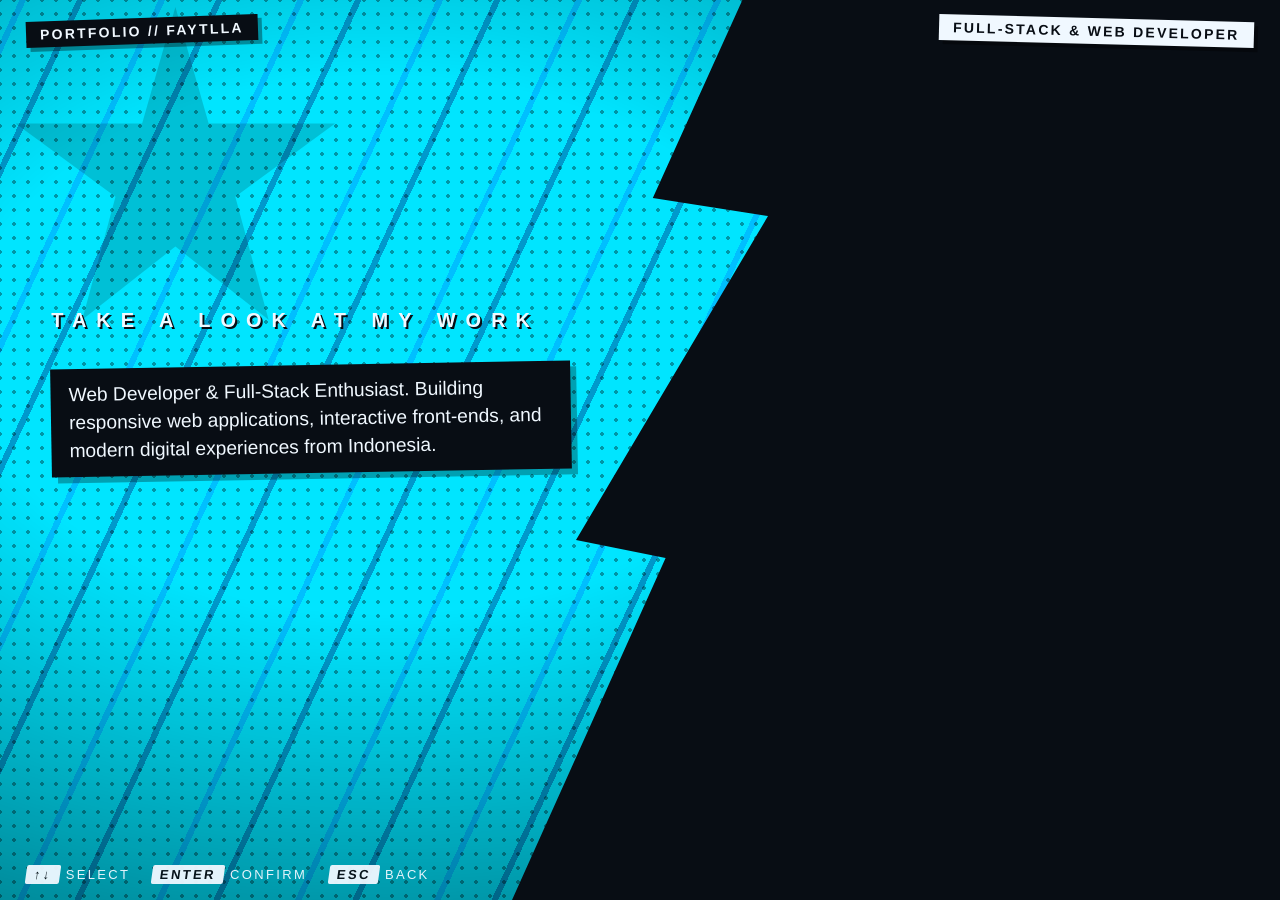
==== index.html @ 84c5f164 "new portofolio" ====
<!DOCTYPE html>
<html lang="en">
<head>
<meta charset="UTF-8">
<meta name="viewport" content="width=device-width, initial-scale=1.0">
<title>FAYTLLA · PORTFOLIO</title>
<link rel="stylesheet" href="css/style.css">
</head>
<body data-screen="home">

<!-- Background art layers -->
<div id="bg" aria-hidden="true">
  <div class="bg-layer" id="bg-stripes"></div>
  <svg class="bg-star" style="left:6%;top:8%;width:26vmax;height:26vmax" viewBox="0 0 100 100">
    <polygon points="50,0 60,35 98,35 68,57 78,94 50,72 22,94 32,57 2,35 40,35" fill="#000"/>
  </svg>
  <svg class="bg-star s2" style="right:4%;bottom:6%;width:34vmax;height:34vmax" viewBox="0 0 100 100">
    <polygon points="50,0 60,35 98,35 68,57 78,94 50,72 22,94 32,57 2,35 40,35" fill="#fff"/>
  </svg>
  <!-- Per-screen menu character artwork -->
  <img class="menu-art" id="art-home" src="assets/menus/home.jpg" alt=""
       onload="document.body.classList.add('has-art-home')" onerror="this.remove()">
  <img class="menu-art" id="art-projects" src="assets/menus/projects.jpg" alt=""
       onload="document.body.classList.add('has-art-projects')" onerror="this.remove()">
  <img class="menu-art" id="art-skills" src="assets/menus/skills.jpg" alt=""
       onload="document.body.classList.add('has-art-skills')" onerror="this.remove()">
  <img class="menu-art" id="art-about" src="assets/menus/about.jpg" alt=""
       onload="document.body.classList.add('has-art-about')" onerror="this.remove()">
  <img class="menu-art" id="art-contact" src="assets/menus/contact.jpg" alt=""
       onload="document.body.classList.add('has-art-contact')" onerror="this.remove()">
  <div class="bg-layer" id="bg-halftone"></div>
  <div class="bg-layer" id="bg-vignette"></div>
</div>
<div id="slash" aria-hidden="true"></div>

<!-- Hero art: drop your file at assets/hero.png (transparent PNG looks best) -->
<img id="hero-art" src="assets/hero.png" alt="" onerror="this.remove()">

<!-- Screen transition wipe -->
<div id="wipe" aria-hidden="true">
  <div class="pane p3"></div>
  <div class="pane p2"></div>
  <div class="pane p1"></div>
  <div class="flash"></div>
</div>

<!-- Custom animated cursor + select sound -->
<div id="cursor" aria-hidden="true"></div>
<audio id="sfx-select" src="assets/sfx/select.mp3" preload="auto"></audio>

<div id="shell">
  <div id="hud-top">
    <div class="hud-tag">Portfolio // Faytlla</div>
    <div class="hud-tag alt">Full-Stack & Web Developer</div>
  </div>

  <div id="stage">

    <!-- HOME -->
    <section class="screen active" id="screen-home" aria-label="Main menu">
      <div id="intro-eyebrow">Take a look at my work</div>
      <h1 id="big-name">
        <span class="ransom" data-ransom="FAYTLLA"></span>
      </h1>
      <p id="tagline">
        Web Developer & Full-Stack Enthusiast. Building responsive web applications, interactive front-ends, and modern digital experiences from Indonesia.
      </p>
      <nav id="menu" aria-label="Sections">
        <button class="menu-item sel" data-target="projects">
          <span class="ransom" data-ransom="PROJECTS"></span><span class="cursor-mark">◀</span>
        </button>
        <button class="menu-item" data-target="skills">
          <span class="ransom" data-ransom="SKILLS"></span><span class="cursor-mark">◀</span>
        </button>
        <button class="menu-item" data-target="about">
          <span class="ransom" data-ransom="ABOUT"></span><span class="cursor-mark">◀</span>
        </button>
        <button class="menu-item" data-target="contact">
          <span class="ransom" data-ransom="CONTACT"></span><span class="cursor-mark">◀</span>
        </button>
      </nav>
    </section>

    <!-- PROJECTS -->
    <section class="screen sub" id="screen-projects" aria-label="Projects">
      <div class="screen-head"><span class="ransom" data-ransom="PROJECTS"></span></div>
      <button class="back-hint" data-back>ESC · Back</button>
      <div class="grid-label"><span class="bar"></span>Featured</div>
      <div id="feat-grid" class="grid"></div>
      <div class="grid-label"><span class="bar"></span>All repositories</div>
      <div id="repo-status">Contacting GitHub…</div>
      <div id="repo-grid" class="grid"></div>
    </section>

    <!-- SKILLS -->
    <section class="screen sub" id="screen-skills" aria-label="Skills">
      <div class="screen-head"><span class="ransom" data-ransom="SKILLS"></span></div>
      <button class="back-hint" data-back>ESC · Back</button>
      <div id="skills-body"></div>
    </section>

    <!-- ABOUT -->
    <section class="screen sub align-right" id="screen-about" aria-label="About">
      <div class="screen-head"><span class="ransom" data-ransom="ABOUT"></span></div>
      <button class="back-hint" data-back>ESC · Back</button>
      <div class="paper">
        <!-- Profile photo: assets/me.jpeg -->
        <figure class="about-photo">
          <img src="assets/me.jpeg" alt="Faytlla" onerror="this.parentElement.remove()">
          <figcaption>Faytlla · Developer</figcaption>
        </figure>
        <p class="quote"><em>"Code is like humor. When you have to explain it, it’s bad."</em> My focus is on building clean, interactive, and responsive web applications.</p>
        <br>
        <p>I am a <strong>Web & Full-Stack Developer</strong> passionate about modern JavaScript, TypeScript, React, and backend technologies. I enjoy crafting intuitive web interfaces, dynamic digital experiences, and functional full-stack systems. Explore my repositories and open-source projects at
        <a href="https://github.com/Faytlla4" target="_blank" rel="noopener">github.com/Faytlla4</a>.</p>
      </div>

    </section>

    <!-- CONTACT -->
    <section class="screen sub align-right" id="screen-contact" aria-label="Contact">
      <div class="screen-head"><span class="ransom" data-ransom="CONTACT"></span></div>
      <button class="back-hint" data-back>ESC · Back</button>
      <div class="paper" style="max-width:620px">
        <p>I'm open to <strong>graduate ML and software engineering roles</strong> and research
        collaborations in AI. Drop me a message below and it goes straight to my inbox,
        or find me on any of these:</p>
      </div>
      <div class="contact-list">
        <a class="contact-chip" href="https://github.com/Faytlla4" target="_blank" rel="noopener"><span>GitHub ↗</span></a>
      </div>

      <!-- Message form — relayed to your inbox via formsubmit.co.
           NOTE: the first-ever submission emails you a one-time activation link. -->
      <form id="contact-form" class="paper" style="max-width:620px" novalidate>
        <div class="form-head">Send me a message</div>
        <label class="field">
          <span>Name</span>
          <input type="text" name="name" required maxlength="100" autocomplete="name">
        </label>
        <label class="field">
          <span>Your email</span>
          <input type="email" name="email" required maxlength="150" autocomplete="email">
        </label>
        <label class="field">
          <span>Message</span>
          <textarea name="message" required rows="5" maxlength="3000"></textarea>
        </label>
        <!-- honeypot: bots fill this, humans never see it -->
        <input type="text" name="_honey" tabindex="-1" autocomplete="off"
               style="position:absolute;left:-5000px" aria-hidden="true">
        <div class="form-foot">
          <button type="submit" class="cv-btn form-send"><span>Send it ➤</span></button>
          <div id="form-status" role="status"></div>
        </div>
      </form>
    </section>

  </div>

  <div id="hud-bottom">
    <span><span class="key">↑↓</span>Select</span>
    <span><span class="key">Enter</span>Confirm</span>
    <span><span class="key">Esc</span>Back</span>
    <span style="margin-left:auto;opacity:.8" id="clock"></span>
  </div>
</div>

<!-- MVC: model = data, view = DOM, controller = events -->
<script src="js/model.js" defer></script>
<script src="js/view.js" defer></script>
<script src="js/controller.js" defer></script>
</body>
</html>
---- css/style.css ----
:root{
  --accent:#00e5ff;
  --accent-deep:#0099cc;
  --accent-alt:#00bfff;
  --black:#080d14;
  --white:#f0f8ff;
  --ink:#0b1520;
}
*{margin:0;padding:0;box-sizing:border-box;}
html,body{height:100%;}
body{
  background:var(--black);
  color:var(--white);
  font-family:'Barlow Condensed','Arial Narrow',Arial,sans-serif;
  overflow:hidden;
  -webkit-font-smoothing:antialiased;
  user-select:none;
}
.display{font-family:'Archivo Black','Arial Black',Impact,sans-serif;}

/* ============ BACKGROUND LAYERS ============ */
#bg{position:fixed;inset:-6vmax;z-index:0;pointer-events:none;}
.bg-layer{position:absolute;inset:0;will-change:transform;}
#bg-stripes{
  background:repeating-linear-gradient(115deg,
    var(--accent) 0 46px, var(--accent-deep) 46px 52px,
    var(--accent) 52px 120px, var(--accent-alt) 120px 126px);
  animation:stripeDrift 20s linear infinite;
  will-change:background-position;
}
@keyframes stripeDrift{from{background-position:0 0;}to{background-position:520px 0;}}

#bg-halftone{
  background-image:radial-gradient(circle, rgba(0,0,0,.35) 1.6px, transparent 1.7px);
  background-size:14px 14px;
  animation:halftoneDrift 30s linear infinite;
  will-change:background-position;
}
@keyframes halftoneDrift{from{background-position:0 0;}to{background-position:-140px 140px;}}

#bg-vignette{
  background:radial-gradient(ellipse at 32% 40%, transparent 30%, rgba(0,0,0,.72) 100%);
}
.bg-star{
  position:absolute;opacity:.16;
  animation:spin 60s linear infinite;
  transform-origin:center;
  will-change:transform;
}
.bg-star.s2{
  animation-duration:85s;animation-direction:reverse;opacity:.1;
}
@keyframes spin{to{transform:rotate(360deg);}}

/* big black slash behind the menu, like a torn silhouette */
#slash{
  position:fixed;z-index:1;inset:0;pointer-events:none;
  background:var(--black);
  clip-path:polygon(58% 0, 100% 0, 100% 100%, 40% 100%, 52% 62%, 45% 60%, 60% 24%, 51% 22%);
  transition:clip-path .8s cubic-bezier(.8,0,.15,1), opacity .5s ease;
}
body[data-screen]:not([data-screen="home"]) #slash{
  clip-path:polygon(42% 0, 100% 0, 100% 100%, 28% 100%, 38% 62%, 32% 60%, 44% 24%, 36% 22%);
  opacity:0.92;
}

/* ============ SHELL / HUD ============ */
#shell{position:relative;z-index:2;height:100%;display:flex;flex-direction:column;}
#hud-top{
  display:flex;justify-content:space-between;align-items:flex-start;
  padding:18px 26px 0;letter-spacing:.14em;font-weight:600;
}
.hud-tag{
  background:var(--black);color:var(--white);
  padding:5px 14px;transform:rotate(-2deg);
  font-size:14px;text-transform:uppercase;
  box-shadow:4px 4px 0 rgba(0,0,0,.35);
}
.hud-tag.alt{background:var(--white);color:var(--black);transform:rotate(1.5deg);}
#hud-bottom{
  padding:0 26px 16px;display:flex;gap:22px;align-items:center;
  font-size:13px;letter-spacing:.18em;text-transform:uppercase;opacity:.95;
}
#hud-bottom .key{
  display:inline-block;background:var(--white);color:var(--black);
  padding:2px 8px;margin-right:6px;font-weight:700;transform:skewX(-8deg);
  border-radius:2px;
}
#stage{flex:1;position:relative;overflow:hidden;}

/* ============ SCREENS ============ */
.screen{
  position:absolute;inset:0;padding:2vh 4vw;
  display:none;overflow-y:auto;overflow-x:hidden;
  scrollbar-width:thin;scrollbar-color:var(--accent) transparent;
}
.screen.active{display:block;}
.screen::-webkit-scrollbar{width:8px;}
.screen::-webkit-scrollbar-thumb{background:var(--accent);}

/* ---------- HOME ---------- */
#screen-home{display:none;padding:0 4vw;}
#screen-home.active{display:flex;flex-direction:column;justify-content:center;}
#intro-eyebrow{
  font-size:clamp(14px,1.6vw,20px);letter-spacing:.5em;text-transform:uppercase;
  margin-bottom:1.2vh;font-weight:700;text-shadow:2px 2px 0 var(--black);
}
#big-name{line-height:.92;margin-bottom:2.5vh;}
#big-name .ransom{font-size:clamp(44px,8.5vw,124px);display:block;}
#tagline{
  max-width:520px;font-size:clamp(15px,1.5vw,20px);line-height:1.45;
  background:var(--black);padding:12px 18px;transform:rotate(-1deg);
  box-shadow:6px 6px 0 rgba(0,0,0,.3);
}
#menu{margin-top:4vh;display:flex;flex-direction:column;align-items:flex-start;gap:.6vh;}
.menu-item{
  background:none;border:0;cursor:pointer;color:var(--white);
  text-align:left;position:relative;padding:2px 14px 2px 4px;
  transform:translateX(-60px);opacity:0;
}
.menu-item .ransom{font-size:clamp(26px,4.2vw,56px);}
.loaded .menu-item{animation:menuIn .55s cubic-bezier(.2,1.2,.3,1) forwards;}
.menu-item:nth-child(1){animation-delay:.15s;}
.menu-item:nth-child(2){animation-delay:.25s;}
.menu-item:nth-child(3){animation-delay:.35s;}
.menu-item:nth-child(4){animation-delay:.45s;}
@keyframes menuIn{to{transform:translateX(0);opacity:1;}}
.menu-item::before{
  content:"";position:absolute;left:-4%;top:18%;height:70%;width:0;
  background:var(--black);transform:skewX(-16deg);z-index:-1;
  transition:width .18s cubic-bezier(.7,0,.3,1);
}
.menu-item.sel::before{width:108%;}
.menu-item.sel{transform:translateX(14px) !important;}
.menu-item.sel .ch{color:var(--white);}
.menu-item.sel .ch.box{background:var(--accent);color:var(--ink);}
.menu-item.sel .ch.boxw{background:var(--white);color:var(--black);}
.menu-item:focus-visible{outline:3px dashed var(--white);outline-offset:4px;}
.cursor-mark{
  position:absolute;right:-46px;top:50%;transform:translateY(-50%) rotate(8deg);
  font-size:clamp(18px,2.4vw,30px);opacity:0;transition:opacity .12s;
  color:var(--white);text-shadow:2px 2px 0 var(--black);
}
.menu-item.sel .cursor-mark{opacity:1;animation:pulse 0.9s ease-in-out infinite;}
@keyframes pulse{0%,100%{transform:translateY(-50%) rotate(8deg) scale(1);}50%{transform:translateY(-50%) rotate(8deg) scale(1.18);}}

/* ---------- RANSOM LETTERS ---------- */
.ransom{display:inline-block;white-space:nowrap;}
.ransom .ch{
  display:inline-block;line-height:1;padding:0 .01em;
  transition:transform .15s;
}
.ransom .ch.box{background:var(--black);color:var(--white);padding:.02em .08em;margin:0 .03em;}
.ransom .ch.boxw{background:var(--white);color:var(--black);padding:.02em .08em;margin:0 .03em;}
.ransom .ch.red{color:var(--accent);text-shadow:1px 1px 0 var(--black);}
.menu-item:hover .ch,.menu-item.sel .ch{animation:jitter .35s ease both;}
.menu-item:hover .ch:nth-child(odd){animation-delay:.03s;}
.menu-item:hover .ch:nth-child(3n){animation-delay:.06s;}
@keyframes jitter{
  0%{transform:var(--t) translateY(0);}
  35%{transform:var(--t) translateY(-6px) rotate(3deg);}
  70%{transform:var(--t) translateY(2px) rotate(-2deg);}
  100%{transform:var(--t) translateY(0);}
}

/* ---------- SUB-SCREEN CHROME ---------- */
.sub{background:transparent;}
.sub .screen-head{margin:1vh 0 3.5vh;position:relative;display:inline-block;}
.sub .screen-head .ransom{font-size:clamp(38px,6vw,84px);}
.sub .screen-head::after{
  content:"";position:absolute;left:-6px;bottom:-10px;height:10px;width:105%;
  background:var(--accent);transform:skewX(-24deg);
}
.back-hint{
  display:inline-block;margin-left:22px;vertical-align:middle;
  font-size:13px;letter-spacing:.2em;text-transform:uppercase;
  background:var(--white);color:var(--black);padding:4px 10px;transform:rotate(-2deg);
  cursor:pointer;border:0;font-weight:700;font-family:inherit;
}
.back-hint:hover{background:var(--accent);color:var(--ink);}

/* ---------- PROJECTS ---------- */
#repo-status{font-size:15px;letter-spacing:.2em;text-transform:uppercase;margin-bottom:2vh;opacity:.85;}
.grid{
  display:grid;grid-template-columns:repeat(auto-fill,minmax(330px,1fr));
  gap:26px 34px;padding-top:14px;
}
#repo-grid{padding-bottom:6vh;}
.card{
  color:var(--ink);position:relative;
  padding:20px 22px 18px;cursor:pointer;text-decoration:none;display:block;
  transform:rotate(var(--tilt)) translateY(24px);opacity:0;
  transition:transform .18s cubic-bezier(.7,0,.3,1), filter .18s;
  filter:drop-shadow(7px 7px 0 rgba(0,0,0,.5));
}
.card::before{
  content:"";position:absolute;inset:0;background:var(--white);
  clip-path:polygon(0 6%, 3% 0, 100% 0, 100% 88%, 97% 100%, 0 100%);
}
.card>*{position:relative;}
.screen.active .card{animation:cardIn .5s cubic-bezier(.2,1.1,.3,1) forwards;animation-delay:var(--d);}
@keyframes cardIn{to{transform:rotate(var(--tilt)) translateY(0);opacity:1;}}
.card:hover{
  transform:rotate(0deg) scale(1.03) !important;
  filter:drop-shadow(10px 10px 0 var(--black));
  z-index:3;
}
.card .lang{
  position:absolute;top:-12px;right:14px;
  background:var(--black);color:var(--white);
  font-weight:700;font-size:13px;letter-spacing:.14em;text-transform:uppercase;
  padding:4px 12px;transform:rotate(2deg);
}
.card .lang::before{content:"";display:inline-block;width:9px;height:9px;border-radius:50%;
  background:var(--lc,var(--accent));margin-right:7px;}
.card h3{
  font-family:'Archivo Black','Arial Black',Impact,sans-serif;
  font-size:21px;line-height:1.05;text-transform:uppercase;
  margin-bottom:10px;word-break:break-word;
}
.card h3 em{font-style:normal;color:var(--accent);}
.card p{font-size:15.5px;line-height:1.4;min-height:44px;color:#2c2c2c;}
.card .meta{
  margin-top:14px;display:flex;justify-content:space-between;align-items:center;
  font-size:13px;letter-spacing:.12em;text-transform:uppercase;font-weight:700;
}
.card .meta .go{
  background:var(--accent);color:var(--black);padding:4px 12px;transform:skewX(-10deg);
  transition:background .15s;
}
.card:hover .meta .go{background:var(--black);}

/* ---------- FEATURED CARDS ---------- */
.card.feat{color:var(--white);filter:drop-shadow(7px 7px 0 var(--accent-deep));}
.card.feat::before{background:var(--black);}
.card.feat:hover{filter:drop-shadow(10px 10px 0 var(--accent));}
.card.feat p{color:#d8d5cf;}
.card.feat h3{color:var(--white);}
.card.feat .lang{background:var(--accent);color:var(--black);}
.card.feat .meta .go{background:var(--white);color:var(--black);}
.card.feat:hover .meta .go{background:var(--accent);color:var(--ink);}
#feat-grid,.grid{
  display:grid;grid-template-columns:repeat(auto-fill,minmax(330px,1fr));
  gap:26px 34px;padding-top:14px;
}
#repo-grid{padding-top:14px;}
.live-dot{
  display:inline-block;width:9px;height:9px;border-radius:50%;
  background:#3dff6e;margin-right:7px;animation:liveBlink 1.1s ease-in-out infinite;
}
@keyframes liveBlink{0%,100%{opacity:1;}50%{opacity:.25;}}
.grid-label{
  font-family:'Archivo Black','Arial Black',Impact,sans-serif;
  font-size:clamp(15px,1.7vw,20px);text-transform:uppercase;letter-spacing:.12em;
  margin:3.5vh 0 2vh;text-shadow:2px 2px 0 var(--black);
}
.grid-label .bar{display:inline-block;width:34px;height:12px;background:var(--white);
  transform:skewX(-24deg);margin-right:12px;vertical-align:baseline;}

/* ---------- SKILLS ---------- */
.skill-group{margin-bottom:5vh;max-width:920px;}
.skill-group h3{
  display:inline-block;background:var(--white);color:var(--black);
  font-family:'Archivo Black','Arial Black',Impact,sans-serif;
  font-size:clamp(18px,2.2vw,26px);text-transform:uppercase;
  padding:6px 16px;transform:rotate(-1.5deg);margin-bottom:2.4vh;
  box-shadow:5px 5px 0 var(--black);
}
.skill-row{display:flex;align-items:center;gap:18px;margin-bottom:12px;}
.skill-row .name{
  width:220px;flex-shrink:0;font-size:17px;font-weight:700;
  letter-spacing:.1em;text-transform:uppercase;text-shadow:1px 1px 0 var(--black);
}
.skill-bar{
  flex:1;height:20px;background:rgba(0,0,0,.55);position:relative;
  transform:skewX(-18deg);overflow:hidden;max-width:520px;
}
.skill-bar .fill{
  position:absolute;inset:0;width:0;background:var(--accent);
  background-image:repeating-linear-gradient(90deg,transparent 0 26px, rgba(0,229,255,.3) 26px 30px);
  transition:width .9s cubic-bezier(.2,1,.3,1);
}
.skill-row .lv{
  font-family:'Archivo Black','Arial Black',Impact,sans-serif;
  font-size:15px;width:70px;text-align:right;text-shadow:2px 2px 0 var(--black);
}

/* ---------- ABOUT / CONTACT ---------- */
.paper{
  max-width:760px;background:var(--white);color:var(--ink);
  padding:30px 34px;font-size:18px;line-height:1.55;
  clip-path:polygon(0 4%, 2% 0, 100% 0, 100% 94%, 98% 100%, 0 100%);
  transform:rotate(-.6deg);box-shadow:10px 10px 0 rgba(0,0,0,.55);
  margin-bottom:4vh;
}
.paper strong{color:var(--accent);}
.paper .stamp{
  display:inline-block;background:var(--black);color:var(--white);
  padding:2px 8px;transform:rotate(-2deg);font-weight:700;
}
.contact-list{display:flex;flex-wrap:wrap;gap:20px;padding-bottom:6vh;}
.contact-chip{
  background:var(--black);color:var(--white);text-decoration:none;
  font-family:'Archivo Black','Arial Black',Impact,sans-serif;
  font-size:clamp(16px,2vw,22px);text-transform:uppercase;
  padding:14px 26px;transform:skewX(-8deg) rotate(-1deg);
  transition:transform .15s, background .15s, color .15s;
  box-shadow:6px 6px 0 rgba(0,0,0,.4);
}
.contact-chip span{display:inline-block;transform:skewX(8deg);}
.contact-chip:hover{background:var(--white);color:var(--accent);transform:skewX(-8deg) rotate(0) scale(1.06);}

/* ============ IMAGE SLOTS ============ */
/* 1. Hero art — big character/portrait on the right, over the black slash */
#hero-art{
  position:fixed;right:0;bottom:0;z-index:1;
  height:min(92vh,900px);max-width:46vw;object-fit:contain;object-position:bottom right;
  filter:drop-shadow(-14px 10px 0 rgba(0,229,255,.75)) drop-shadow(-4px 4px 12px rgba(0,0,0,.6));
  pointer-events:none;
  transition:transform .8s cubic-bezier(.8,0,.15,1), opacity .5s;
}
body[data-screen]:not([data-screen="home"]) #hero-art{
  transform:translateX(60%) skewX(-6deg);opacity:0;
}
@media (max-width:900px){#hero-art{max-width:70vw;opacity:.5;}}

/* 2. Project card thumbnails */
.card .thumb{
  margin:-20px -22px 14px;height:150px;overflow:hidden;position:relative;
  clip-path:polygon(0 0, 100% 0, 100% 82%, 0 100%);
  background:var(--black);
}
.card .thumb img{
  width:100%;height:100%;object-fit:cover;
  filter:grayscale(.9) contrast(1.15);
  transition:filter .2s, transform .3s;
}
.card:hover .thumb img{filter:grayscale(0) contrast(1.05);transform:scale(1.05);}
.card .thumb::after{
  content:"";position:absolute;inset:0;
  background:linear-gradient(115deg, transparent 78%, var(--accent) 78.5%);
}

/* 3. About photo — taped-up polaroid */
.about-photo{
  float:right;width:min(240px,38%);margin:0 0 14px 22px;
  background:var(--white);padding:10px 10px 34px;
  transform:rotate(3deg);
  box-shadow:8px 8px 0 rgba(0,0,0,.35);
  position:relative;
}
.about-photo img{width:100%;display:block;filter:contrast(1.05);}
.about-photo::before{
  content:"";position:absolute;top:-12px;left:50%;transform:translateX(-50%) rotate(-4deg);
  width:90px;height:26px;background:var(--accent);opacity:.9;
  clip-path:polygon(4% 0, 96% 8%, 100% 92%, 0 100%);
}
.about-photo figcaption{
  text-align:center;margin-top:8px;font-weight:700;letter-spacing:.14em;
  text-transform:uppercase;font-size:12px;color:var(--ink);
}

/* ============ WIPE TRANSITION ============ */
#wipe{position:fixed;inset:-10%;z-index:50;pointer-events:none;}
#wipe .pane{
  position:absolute;inset:0;transform:translateX(-130%) skewX(-14deg);
}
#wipe .p1{background:var(--accent);}
#wipe .p2{background:var(--black);}
#wipe .p3{background:var(--white);}
#wipe.go .pane{animation:wipeAcross .7s cubic-bezier(.75,0,.2,1) forwards;}
#wipe.go .p2{animation-delay:.06s;}
#wipe.go .p1{animation-delay:.12s;}
@keyframes wipeAcross{
  0%{transform:translateX(-130%) skewX(-14deg);}
  45%{transform:translateX(0%) skewX(-14deg);}
  55%{transform:translateX(0%) skewX(-14deg);}
  100%{transform:translateX(130%) skewX(-14deg);}
}
#wipe .flash{
  position:absolute;inset:0;background:var(--white);opacity:0;
}
#wipe.go .flash{animation:flash .7s linear forwards;}
@keyframes flash{0%,44%{opacity:0;}48%{opacity:1;}56%{opacity:0;}100%{opacity:0;}}

/* ============ CUSTOM ANIMATED CURSOR ============ */
@media (pointer:fine){
  body.cursor-on, body.cursor-on *{cursor:none !important;}
}
#cursor{
  position:fixed;left:0;top:0;width:48px;height:48px;z-index:99999;
  pointer-events:none;display:none;
  background-repeat:no-repeat;background-position:0 0;
  background-size:1440px 48px;
  background-image:url("../assets/cursors/normal.png");
  margin:-3px 0 0 -4px; /* NORMAL hotspot */
  will-change:transform, background-position;
}
#cursor.link{
  background-image:url("../assets/cursors/link.png");
  margin:-6px 0 0 -6px; /* LINK_SELECT hotspot */
}

/* clickable name */
#big-name{cursor:pointer;width:max-content;}
#big-name:hover .ch{animation:jitter .35s ease both;}
#big-name:hover .ch:nth-child(odd){animation-delay:.03s;}
#big-name:hover .ch:nth-child(3n){animation-delay:.06s;}
#big-name:active{transform:scale(.985);}

/* ============ PER-SCREEN CHARACTER ARTWORK ============ */
.menu-art{
  position:absolute;inset:0;width:100%;height:100%;object-fit:cover;
  opacity:0;will-change:transform;pointer-events:none;
  transition:opacity .55s ease;
  filter:hue-rotate(190deg) saturate(1.4) contrast(1.1);
}
body[data-screen="home"]     #art-home,
body[data-screen="projects"] #art-projects,
body[data-screen="skills"]   #art-skills,
body[data-screen="about"]    #art-about,
body[data-screen="contact"]  #art-contact{opacity:1;}

/* the home artwork carries its own black diagonal */
body.has-art-home #slash{display:none;}

/* ============ RIGHT-ALIGNED SCREENS ============ */
.screen.align-right.active{
  display:flex;flex-direction:column;align-items:flex-end;
}
.screen.align-right .contact-list{justify-content:flex-end;}
.screen.align-right .paper{transform:rotate(.6deg);}
.screen.align-right .about-photo{
  float:left;margin:0 22px 14px 0;transform:rotate(-3deg);
}
@media (max-width:820px){
  /* on small screens the art is mostly behind content anyway — keep it simple */
  .screen.align-right.active{align-items:stretch;}
  .screen.align-right .contact-list{justify-content:flex-start;}
}

/* ============ CV DOWNLOAD BUTTON ============ */
.cv-btn{
  display:inline-block;margin-bottom:6vh;text-decoration:none;
  background:var(--accent);color:var(--ink);
  font-family:'Archivo Black','Arial Black',Impact,sans-serif;
  font-size:clamp(17px,2.2vw,24px);text-transform:uppercase;letter-spacing:.06em;
  padding:16px 30px;transform:skewX(-8deg) rotate(-1deg);
  box-shadow:7px 7px 0 var(--black);
  transition:transform .15s, background .15s, color .15s, box-shadow .15s;
}
.cv-btn span{display:inline-block;transform:skewX(8deg);}
.cv-btn:hover{
  background:var(--white);color:var(--black);
  transform:skewX(-8deg) rotate(0) scale(1.05);
  box-shadow:10px 10px 0 var(--black);
}
.cv-btn:active{transform:skewX(-8deg) scale(.97);}

/* ============ CONTACT FORM ============ */
#contact-form{width:100%;}
.form-head{
  font-family:'Archivo Black','Arial Black',Impact,sans-serif;
  font-size:clamp(18px,2.2vw,24px);text-transform:uppercase;
  margin-bottom:18px;position:relative;display:inline-block;
}
.form-head::after{
  content:"";position:absolute;left:0;bottom:-6px;height:7px;width:100%;
  background:var(--accent);transform:skewX(-24deg);
}
.field{display:block;margin-bottom:14px;}
.field span{
  display:block;font-weight:700;letter-spacing:.14em;text-transform:uppercase;
  font-size:12px;margin-bottom:5px;
}
.field input,.field textarea{
  width:100%;border:3px solid var(--black);background:#fff;color:var(--ink);
  padding:10px 12px;font-family:inherit;font-size:16px;
  transform:skewX(-2deg);transition:border-color .15s, box-shadow .15s;
}
.field input:focus,.field textarea:focus{
  outline:none;border-color:var(--accent);box-shadow:4px 4px 0 var(--accent);
}
.field textarea{resize:vertical;min-height:110px;}
.form-foot{display:flex;align-items:center;gap:18px;flex-wrap:wrap;margin-top:6px;}
.form-send{border:0;cursor:pointer;margin-bottom:0;font-size:17px;padding:12px 26px;}
.form-send:disabled{opacity:.55;cursor:wait;}
#form-status{
  font-weight:700;letter-spacing:.08em;font-size:13px;
  text-transform:uppercase;color:var(--ink);
}
.paper a{color:var(--accent);font-weight:700;}
.paper a:hover{background:var(--accent);color:var(--black);text-decoration:none;}
.paper .quote em{
  display:inline;background:var(--black);color:var(--white);
  font-style:italic;padding:1px 6px;box-decoration-break:clone;
  -webkit-box-decoration-break:clone;line-height:1.7;
}

/* ============ RESPONSIVE / MOTION ============ */
@media (max-width:700px){
  .skill-row .name{width:130px;font-size:14px;}
  #hud-bottom{font-size:11px;gap:12px;flex-wrap:wrap;}
  .grid{
  display:grid;grid-template-columns:repeat(auto-fill,minmax(330px,1fr));
  gap:26px 34px;padding-top:14px;
}
#repo-grid{grid-template-columns:1fr;}
  .cursor-mark{right:-34px;}
}
@media (prefers-reduced-motion:reduce){
  *,*::before,*::after{animation-duration:.001s !important;transition-duration:.001s !important;}
}
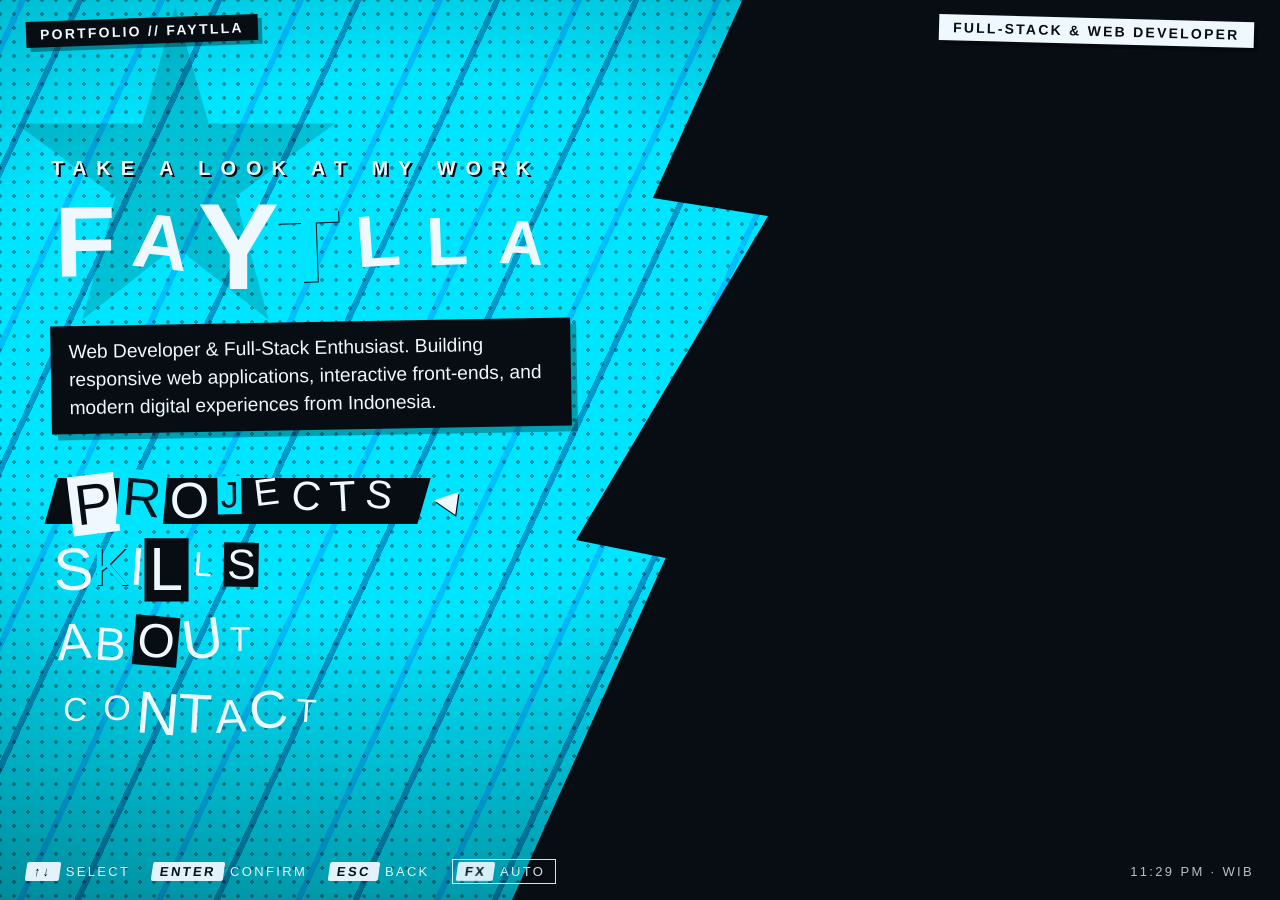
==== commit 777cbe37: "feat: persistent HUD motion toggle (FX) overriding OS reduced-motion" ====
--- a/index.html
+++ b/index.html
@@ -1,174 +1,328 @@
-<!DOCTYPE html>
+<!doctype html>
 <html lang="en">
-<head>
-<meta charset="UTF-8">
-<meta name="viewport" content="width=device-width, initial-scale=1.0">
-<title>FAYTLLA · PORTFOLIO</title>
-<link rel="stylesheet" href="css/style.css">
-</head>
-<body data-screen="home">
-
-<!-- Background art layers -->
-<div id="bg" aria-hidden="true">
-  <div class="bg-layer" id="bg-stripes"></div>
-  <svg class="bg-star" style="left:6%;top:8%;width:26vmax;height:26vmax" viewBox="0 0 100 100">
-    <polygon points="50,0 60,35 98,35 68,57 78,94 50,72 22,94 32,57 2,35 40,35" fill="#000"/>
-  </svg>
-  <svg class="bg-star s2" style="right:4%;bottom:6%;width:34vmax;height:34vmax" viewBox="0 0 100 100">
-    <polygon points="50,0 60,35 98,35 68,57 78,94 50,72 22,94 32,57 2,35 40,35" fill="#fff"/>
-  </svg>
-  <!-- Per-screen menu character artwork -->
-  <img class="menu-art" id="art-home" src="assets/menus/home.jpg" alt=""
-       onload="document.body.classList.add('has-art-home')" onerror="this.remove()">
-  <img class="menu-art" id="art-projects" src="assets/menus/projects.jpg" alt=""
-       onload="document.body.classList.add('has-art-projects')" onerror="this.remove()">
-  <img class="menu-art" id="art-skills" src="assets/menus/skills.jpg" alt=""
-       onload="document.body.classList.add('has-art-skills')" onerror="this.remove()">
-  <img class="menu-art" id="art-about" src="assets/menus/about.jpg" alt=""
-       onload="document.body.classList.add('has-art-about')" onerror="this.remove()">
-  <img class="menu-art" id="art-contact" src="assets/menus/contact.jpg" alt=""
-       onload="document.body.classList.add('has-art-contact')" onerror="this.remove()">
-  <div class="bg-layer" id="bg-halftone"></div>
-  <div class="bg-layer" id="bg-vignette"></div>
-</div>
-<div id="slash" aria-hidden="true"></div>
-
-<!-- Hero art: drop your file at assets/hero.png (transparent PNG looks best) -->
-<img id="hero-art" src="assets/hero.png" alt="" onerror="this.remove()">
-
-<!-- Screen transition wipe -->
-<div id="wipe" aria-hidden="true">
-  <div class="pane p3"></div>
-  <div class="pane p2"></div>
-  <div class="pane p1"></div>
-  <div class="flash"></div>
-</div>
-
-<!-- Custom animated cursor + select sound -->
-<div id="cursor" aria-hidden="true"></div>
-<audio id="sfx-select" src="assets/sfx/select.mp3" preload="auto"></audio>
-
-<div id="shell">
-  <div id="hud-top">
-    <div class="hud-tag">Portfolio // Faytlla</div>
-    <div class="hud-tag alt">Full-Stack & Web Developer</div>
-  </div>
-
-  <div id="stage">
-
-    <!-- HOME -->
-    <section class="screen active" id="screen-home" aria-label="Main menu">
-      <div id="intro-eyebrow">Take a look at my work</div>
-      <h1 id="big-name">
-        <span class="ransom" data-ransom="FAYTLLA"></span>
-      </h1>
-      <p id="tagline">
-        Web Developer & Full-Stack Enthusiast. Building responsive web applications, interactive front-ends, and modern digital experiences from Indonesia.
-      </p>
-      <nav id="menu" aria-label="Sections">
-        <button class="menu-item sel" data-target="projects">
-          <span class="ransom" data-ransom="PROJECTS"></span><span class="cursor-mark">◀</span>
+  <head>
+    <meta charset="UTF-8" />
+    <meta name="viewport" content="width=device-width, initial-scale=1.0" />
+    <title>FAYTLLA · PORTFOLIO</title>
+    <link rel="stylesheet" href="css/style.css" />
+  </head>
+  <body data-screen="home">
+    <!-- Background art layers -->
+    <div id="bg" aria-hidden="true">
+      <div class="bg-layer" id="bg-stripes"></div>
+      <svg
+        class="bg-star"
+        style="left: 6%; top: 8%; width: 26vmax; height: 26vmax"
+        viewBox="0 0 100 100"
+      >
+        <polygon
+          points="50,0 60,35 98,35 68,57 78,94 50,72 22,94 32,57 2,35 40,35"
+          fill="#000"
+        />
+      </svg>
+      <svg
+        class="bg-star s2"
+        style="right: 4%; bottom: 6%; width: 34vmax; height: 34vmax"
+        viewBox="0 0 100 100"
+      >
+        <polygon
+          points="50,0 60,35 98,35 68,57 78,94 50,72 22,94 32,57 2,35 40,35"
+          fill="#fff"
+        />
+      </svg>
+      <!-- Per-screen menu character artwork -->
+      <img
+        class="menu-art"
+        id="art-home"
+        src="assets/menus/home.jpg"
+        alt=""
+        onload="document.body.classList.add('has-art-home')"
+        onerror="this.remove()"
+      />
+      <img
+        class="menu-art"
+        id="art-projects"
+        src="assets/menus/projects.jpg"
+        alt=""
+        onload="document.body.classList.add('has-art-projects')"
+        onerror="this.remove()"
+      />
+      <img
+        class="menu-art"
+        id="art-skills"
+        src="assets/menus/skills.jpg"
+        alt=""
+        onload="document.body.classList.add('has-art-skills')"
+        onerror="this.remove()"
+      />
+      <img
+        class="menu-art"
+        id="art-about"
+        src="assets/menus/about.jpg"
+        alt=""
+        onload="document.body.classList.add('has-art-about')"
+        onerror="this.remove()"
+      />
+      <img
+        class="menu-art"
+        id="art-contact"
+        src="assets/menus/contact.jpg"
+        alt=""
+        onload="document.body.classList.add('has-art-contact')"
+        onerror="this.remove()"
+      />
+      <div class="bg-layer" id="bg-halftone"></div>
+      <div class="bg-layer" id="bg-vignette"></div>
+    </div>
+    <div id="slash" aria-hidden="true"></div>
+
+    <!-- Hero art: drop your file at assets/hero.png (transparent PNG looks best) -->
+    <img id="hero-art" src="assets/hero.png" alt="" onerror="this.remove()" />
+
+    <!-- Screen transition wipe -->
+    <div id="wipe" aria-hidden="true">
+      <div class="pane p3"></div>
+      <div class="pane p2"></div>
+      <div class="pane p1"></div>
+      <div class="flash"></div>
+    </div>
+
+    <!-- Custom animated cursor + select sound -->
+    <div id="cursor" aria-hidden="true"></div>
+    <audio id="sfx-select" src="assets/sfx/select.mp3" preload="auto"></audio>
+
+    <div id="shell">
+      <div id="hud-top">
+        <div class="hud-tag">Portfolio // Faytlla</div>
+        <div class="hud-tag alt">Full-Stack & Web Developer</div>
+      </div>
+
+      <div id="stage">
+        <!-- HOME -->
+        <section class="screen active" id="screen-home" aria-label="Main menu">
+          <div id="intro-eyebrow">Take a look at my work</div>
+          <h1 id="big-name">
+            <span class="ransom" data-ransom="FAYTLLA"></span>
+          </h1>
+          <p id="tagline">
+            Web Developer & Full-Stack Enthusiast. Building responsive web
+            applications, interactive front-ends, and modern digital experiences
+            from Indonesia.
+          </p>
+          <nav id="menu" aria-label="Sections">
+            <button class="menu-item sel" data-target="projects">
+              <span class="ransom" data-ransom="PROJECTS"></span
+              ><span class="cursor-mark">◀</span>
+            </button>
+            <button class="menu-item" data-target="skills">
+              <span class="ransom" data-ransom="SKILLS"></span
+              ><span class="cursor-mark">◀</span>
+            </button>
+            <button class="menu-item" data-target="about">
+              <span class="ransom" data-ransom="ABOUT"></span
+              ><span class="cursor-mark">◀</span>
+            </button>
+            <button class="menu-item" data-target="contact">
+              <span class="ransom" data-ransom="CONTACT"></span
+              ><span class="cursor-mark">◀</span>
+            </button>
+          </nav>
+        </section>
+
+        <!-- PROJECTS -->
+        <section class="screen sub" id="screen-projects" aria-label="Projects">
+          <div class="screen-head">
+            <span class="ransom" data-ransom="PROJECTS"></span>
+          </div>
+          <button class="back-hint" data-back>ESC · Back</button>
+          <div class="grid-label">
+            <span class="bar"></span>Selected Work
+            <span class="count" id="feat-count"></span>
+          </div>
+          <div id="feat-grid" class="grid"></div>
+          <div class="grid-label" id="allrepo-label">
+            <span class="bar"></span>More from GitHub
+          </div>
+          <div id="repo-status">Contacting GitHub…</div>
+          <div id="repo-grid" class="grid"></div>
+        </section>
+
+        <!-- SKILLS -->
+        <section class="screen sub" id="screen-skills" aria-label="Skills">
+          <div class="screen-head">
+            <span class="ransom" data-ransom="SKILLS"></span>
+          </div>
+          <button class="back-hint" data-back>ESC · Back</button>
+          <div id="skills-body"></div>
+        </section>
+
+        <!-- ABOUT -->
+        <section
+          class="screen sub align-right"
+          id="screen-about"
+          aria-label="About"
+        >
+          <div class="screen-head">
+            <span class="ransom" data-ransom="ABOUT"></span>
+          </div>
+          <button class="back-hint" data-back>ESC · Back</button>
+          <div class="about-lead">
+            I build <em>web apps</em> that feel alive.
+          </div>
+          <div class="paper">
+            <!-- Profile photo: assets/me.jpeg -->
+            <figure class="about-photo">
+              <img
+                src="assets/me.jpeg"
+                alt="Faytlla"
+                onerror="this.parentElement.remove()"
+              />
+              <figcaption>Faytlla · Developer</figcaption>
+            </figure>
+            <p class="quote">
+              <em
+                >"Code is like humor. When you have to explain it, it’s
+                bad."</em
+              >
+              My focus is on building clean, interactive, and responsive web
+              applications.
+            </p>
+            <br />
+            <p>
+              I am a <strong>Web & Full-Stack Developer</strong> passionate
+              about modern JavaScript, TypeScript, React, and backend
+              technologies. I enjoy crafting intuitive web interfaces, dynamic
+              digital experiences, and functional full-stack systems. Explore my
+              repositories and open-source projects at
+              <a
+                href="https://github.com/Faytlla4"
+                target="_blank"
+                rel="noopener"
+                >github.com/Faytlla4</a
+              >.
+            </p>
+            <ul class="fact-sheet">
+              <li><b>Base</b><span>Indonesia</span></li>
+              <li><b>Education</b><span>SMK</span></li>
+              <li><b>Focus</b><span>JavaScript · TypeScript · React</span></li>
+              <li><b>Open to</b><span>Web dev roles &amp; freelance</span></li>
+            </ul>
+          </div>
+          <a
+            class="cv-btn"
+            href="assets/cv/Faytlla_CV.html"
+            target="_blank"
+            rel="noopener"
+          >
+            <span>View my CV ⬇</span>
+          </a>
+        </section>
+
+        <!-- CONTACT -->
+        <section
+          class="screen sub align-right"
+          id="screen-contact"
+          aria-label="Contact"
+        >
+          <div class="screen-head">
+            <span class="ransom" data-ransom="CONTACT"></span>
+          </div>
+          <button class="back-hint" data-back>ESC · Back</button>
+          <div class="paper" style="max-width: 620px">
+            <p>
+              I'm open to
+              <strong>web development roles and freelance projects</strong>.
+              Drop me a message below, or find me on any of these:
+            </p>
+          </div>
+          <div class="contact-list">
+            <a
+              class="contact-chip"
+              href="https://github.com/Faytlla4"
+              target="_blank"
+              rel="noopener"
+              ><span>GitHub ↗</span></a
+            >
+            <a
+              class="contact-chip"
+              href="assets/cv/Faytlla_CV.html"
+              target="_blank"
+              rel="noopener"
+              ><span>CV ⬇</span></a
+            >
+          </div>
+
+          <!-- Message form — relayed to your inbox via formsubmit.co.
+           NOTE: the first-ever submission emails you a one-time activation link. -->
+          <form
+            id="contact-form"
+            class="paper"
+            style="max-width: 620px"
+            novalidate
+          >
+            <div class="form-head">Send me a message</div>
+            <label class="field">
+              <span>Name</span>
+              <input
+                type="text"
+                name="name"
+                required
+                maxlength="100"
+                autocomplete="name"
+              />
+            </label>
+            <label class="field">
+              <span>Your email</span>
+              <input
+                type="email"
+                name="email"
+                required
+                maxlength="150"
+                autocomplete="email"
+              />
+            </label>
+            <label class="field">
+              <span>Message</span>
+              <textarea
+                name="message"
+                required
+                rows="5"
+                maxlength="3000"
+              ></textarea>
+            </label>
+            <!-- honeypot: bots fill this, humans never see it -->
+            <input
+              type="text"
+              name="_honey"
+              tabindex="-1"
+              autocomplete="off"
+              style="position: absolute; left: -5000px"
+              aria-hidden="true"
+            />
+            <div class="form-foot">
+              <button type="submit" class="cv-btn form-send">
+                <span>Send it ➤</span>
+              </button>
+              <div id="form-status" role="status"></div>
+            </div>
+          </form>
+        </section>
+      </div>
+
+      <div id="hud-bottom">
+        <span><span class="key">↑↓</span>Select</span>
+        <span><span class="key">Enter</span>Confirm</span>
+        <span><span class="key">Esc</span>Back</span>
+        <button id="motion-toggle" aria-label="Toggle animation">
+          <span class="key">FX</span><span id="motion-state">Auto</span>
         </button>
-        <button class="menu-item" data-target="skills">
-          <span class="ransom" data-ransom="SKILLS"></span><span class="cursor-mark">◀</span>
-        </button>
-        <button class="menu-item" data-target="about">
-          <span class="ransom" data-ransom="ABOUT"></span><span class="cursor-mark">◀</span>
-        </button>
-        <button class="menu-item" data-target="contact">
-          <span class="ransom" data-ransom="CONTACT"></span><span class="cursor-mark">◀</span>
-        </button>
-      </nav>
-    </section>
-
-    <!-- PROJECTS -->
-    <section class="screen sub" id="screen-projects" aria-label="Projects">
-      <div class="screen-head"><span class="ransom" data-ransom="PROJECTS"></span></div>
-      <button class="back-hint" data-back>ESC · Back</button>
-      <div class="grid-label"><span class="bar"></span>Featured</div>
-      <div id="feat-grid" class="grid"></div>
-      <div class="grid-label"><span class="bar"></span>All repositories</div>
-      <div id="repo-status">Contacting GitHub…</div>
-      <div id="repo-grid" class="grid"></div>
-    </section>
-
-    <!-- SKILLS -->
-    <section class="screen sub" id="screen-skills" aria-label="Skills">
-      <div class="screen-head"><span class="ransom" data-ransom="SKILLS"></span></div>
-      <button class="back-hint" data-back>ESC · Back</button>
-      <div id="skills-body"></div>
-    </section>
-
-    <!-- ABOUT -->
-    <section class="screen sub align-right" id="screen-about" aria-label="About">
-      <div class="screen-head"><span class="ransom" data-ransom="ABOUT"></span></div>
-      <button class="back-hint" data-back>ESC · Back</button>
-      <div class="paper">
-        <!-- Profile photo: assets/me.jpeg -->
-        <figure class="about-photo">
-          <img src="assets/me.jpeg" alt="Faytlla" onerror="this.parentElement.remove()">
-          <figcaption>Faytlla · Developer</figcaption>
-        </figure>
-        <p class="quote"><em>"Code is like humor. When you have to explain it, it’s bad."</em> My focus is on building clean, interactive, and responsive web applications.</p>
-        <br>
-        <p>I am a <strong>Web & Full-Stack Developer</strong> passionate about modern JavaScript, TypeScript, React, and backend technologies. I enjoy crafting intuitive web interfaces, dynamic digital experiences, and functional full-stack systems. Explore my repositories and open-source projects at
-        <a href="https://github.com/Faytlla4" target="_blank" rel="noopener">github.com/Faytlla4</a>.</p>
+        <span style="margin-left: auto; opacity: 0.8" id="clock"></span>
       </div>
-
-    </section>
-
-    <!-- CONTACT -->
-    <section class="screen sub align-right" id="screen-contact" aria-label="Contact">
-      <div class="screen-head"><span class="ransom" data-ransom="CONTACT"></span></div>
-      <button class="back-hint" data-back>ESC · Back</button>
-      <div class="paper" style="max-width:620px">
-        <p>I'm open to <strong>graduate ML and software engineering roles</strong> and research
-        collaborations in AI. Drop me a message below and it goes straight to my inbox,
-        or find me on any of these:</p>
-      </div>
-      <div class="contact-list">
-        <a class="contact-chip" href="https://github.com/Faytlla4" target="_blank" rel="noopener"><span>GitHub ↗</span></a>
-      </div>
-
-      <!-- Message form — relayed to your inbox via formsubmit.co.
-           NOTE: the first-ever submission emails you a one-time activation link. -->
-      <form id="contact-form" class="paper" style="max-width:620px" novalidate>
-        <div class="form-head">Send me a message</div>
-        <label class="field">
-          <span>Name</span>
-          <input type="text" name="name" required maxlength="100" autocomplete="name">
-        </label>
-        <label class="field">
-          <span>Your email</span>
-          <input type="email" name="email" required maxlength="150" autocomplete="email">
-        </label>
-        <label class="field">
-          <span>Message</span>
-          <textarea name="message" required rows="5" maxlength="3000"></textarea>
-        </label>
-        <!-- honeypot: bots fill this, humans never see it -->
-        <input type="text" name="_honey" tabindex="-1" autocomplete="off"
-               style="position:absolute;left:-5000px" aria-hidden="true">
-        <div class="form-foot">
-          <button type="submit" class="cv-btn form-send"><span>Send it ➤</span></button>
-          <div id="form-status" role="status"></div>
-        </div>
-      </form>
-    </section>
-
-  </div>
-
-  <div id="hud-bottom">
-    <span><span class="key">↑↓</span>Select</span>
-    <span><span class="key">Enter</span>Confirm</span>
-    <span><span class="key">Esc</span>Back</span>
-    <span style="margin-left:auto;opacity:.8" id="clock"></span>
-  </div>
-</div>
-
-<!-- MVC: model = data, view = DOM, controller = events -->
-<script src="js/model.js" defer></script>
-<script src="js/view.js" defer></script>
-<script src="js/controller.js" defer></script>
-</body>
+    </div>
+
+    <!-- MVC: model = data, view = DOM, controller = events -->
+    <script src="js/model.js" defer></script>
+    <script src="js/view.js" defer></script>
+    <script src="js/controller.js" defer></script>
+  </body>
 </html>
--- a/css/style.css
+++ b/css/style.css
@@ -86,6 +86,12 @@
   padding:2px 8px;margin-right:6px;font-weight:700;transform:skewX(-8deg);
   border-radius:2px;
 }
+#motion-toggle{
+  background:none;border:1px solid var(--white);color:var(--white);
+  font:inherit;letter-spacing:.18em;text-transform:uppercase;font-size:13px;
+  padding:2px 10px 2px 4px;cursor:pointer;opacity:.95;
+}
+#motion-toggle:hover{background:var(--accent);color:var(--ink);border-color:var(--accent);}
 #stage{flex:1;position:relative;overflow:hidden;}
 
 /* ============ SCREENS ============ */
@@ -231,7 +237,26 @@
 .card:hover .meta .go{background:var(--black);}
 
 /* ---------- FEATURED CARDS ---------- */
-.card.feat{color:var(--white);filter:drop-shadow(7px 7px 0 var(--accent-deep));}
+#feat-grid{counter-reset:feat;}
+.card.feat{color:var(--white);filter:drop-shadow(7px 7px 0 var(--accent-deep));counter-increment:feat;}
+/* curation number: lead pick is 01, the rest follow */
+.card.feat::after{
+  content:"0" counter(feat);
+  position:absolute;top:-20px;left:12px;z-index:2;
+  background:var(--black);color:var(--accent);
+  font-family:'Archivo Black','Arial Black',Impact,sans-serif;font-size:22px;
+  padding:2px 12px;transform:rotate(-4deg);
+  box-shadow:4px 4px 0 rgba(0,0,0,.5);
+}
+/* spotlight: lead project spans two columns on wide screens */
+@media (min-width:900px){
+  #feat-grid .card.feat:first-child{grid-column:span 2;}
+  #feat-grid .card.feat:first-child p{font-size:17px;max-width:62ch;}
+}
+.grid-label .count{
+  display:inline-block;background:var(--accent);color:var(--ink);
+  font-size:.8em;padding:2px 10px;margin-left:10px;transform:skewX(-10deg);
+}
 .card.feat::before{background:var(--black);}
 .card.feat:hover{filter:drop-shadow(10px 10px 0 var(--accent));}
 .card.feat p{color:#d8d5cf;}
@@ -286,6 +311,29 @@
 }
 
 /* ---------- ABOUT / CONTACT ---------- */
+.about-lead{
+  font-family:'Archivo Black','Arial Black',Impact,sans-serif;
+  font-size:clamp(30px,5vw,68px);line-height:.95;text-transform:uppercase;
+  margin:0 0 3vh;transform:rotate(-1deg);
+  text-shadow:3px 3px 0 var(--black);
+  max-width:16ch;
+}
+.about-lead em{font-style:normal;color:var(--accent);}
+.fact-sheet{
+  list-style:none;display:grid;grid-template-columns:1fr 1fr;
+  gap:12px 16px;margin-top:24px;
+}
+.fact-sheet li{
+  background:var(--black);color:var(--white);
+  padding:10px 14px;transform:rotate(-.5deg);
+  font-size:15px;
+}
+.fact-sheet li:nth-child(even){transform:rotate(.5deg);}
+.fact-sheet b{
+  display:block;font-size:11px;letter-spacing:.22em;text-transform:uppercase;
+  color:var(--accent);margin-bottom:3px;
+}
+@media (max-width:640px){.fact-sheet{grid-template-columns:1fr;}}
 .paper{
   max-width:760px;background:var(--white);color:var(--ink);
   padding:30px 34px;font-size:18px;line-height:1.55;
